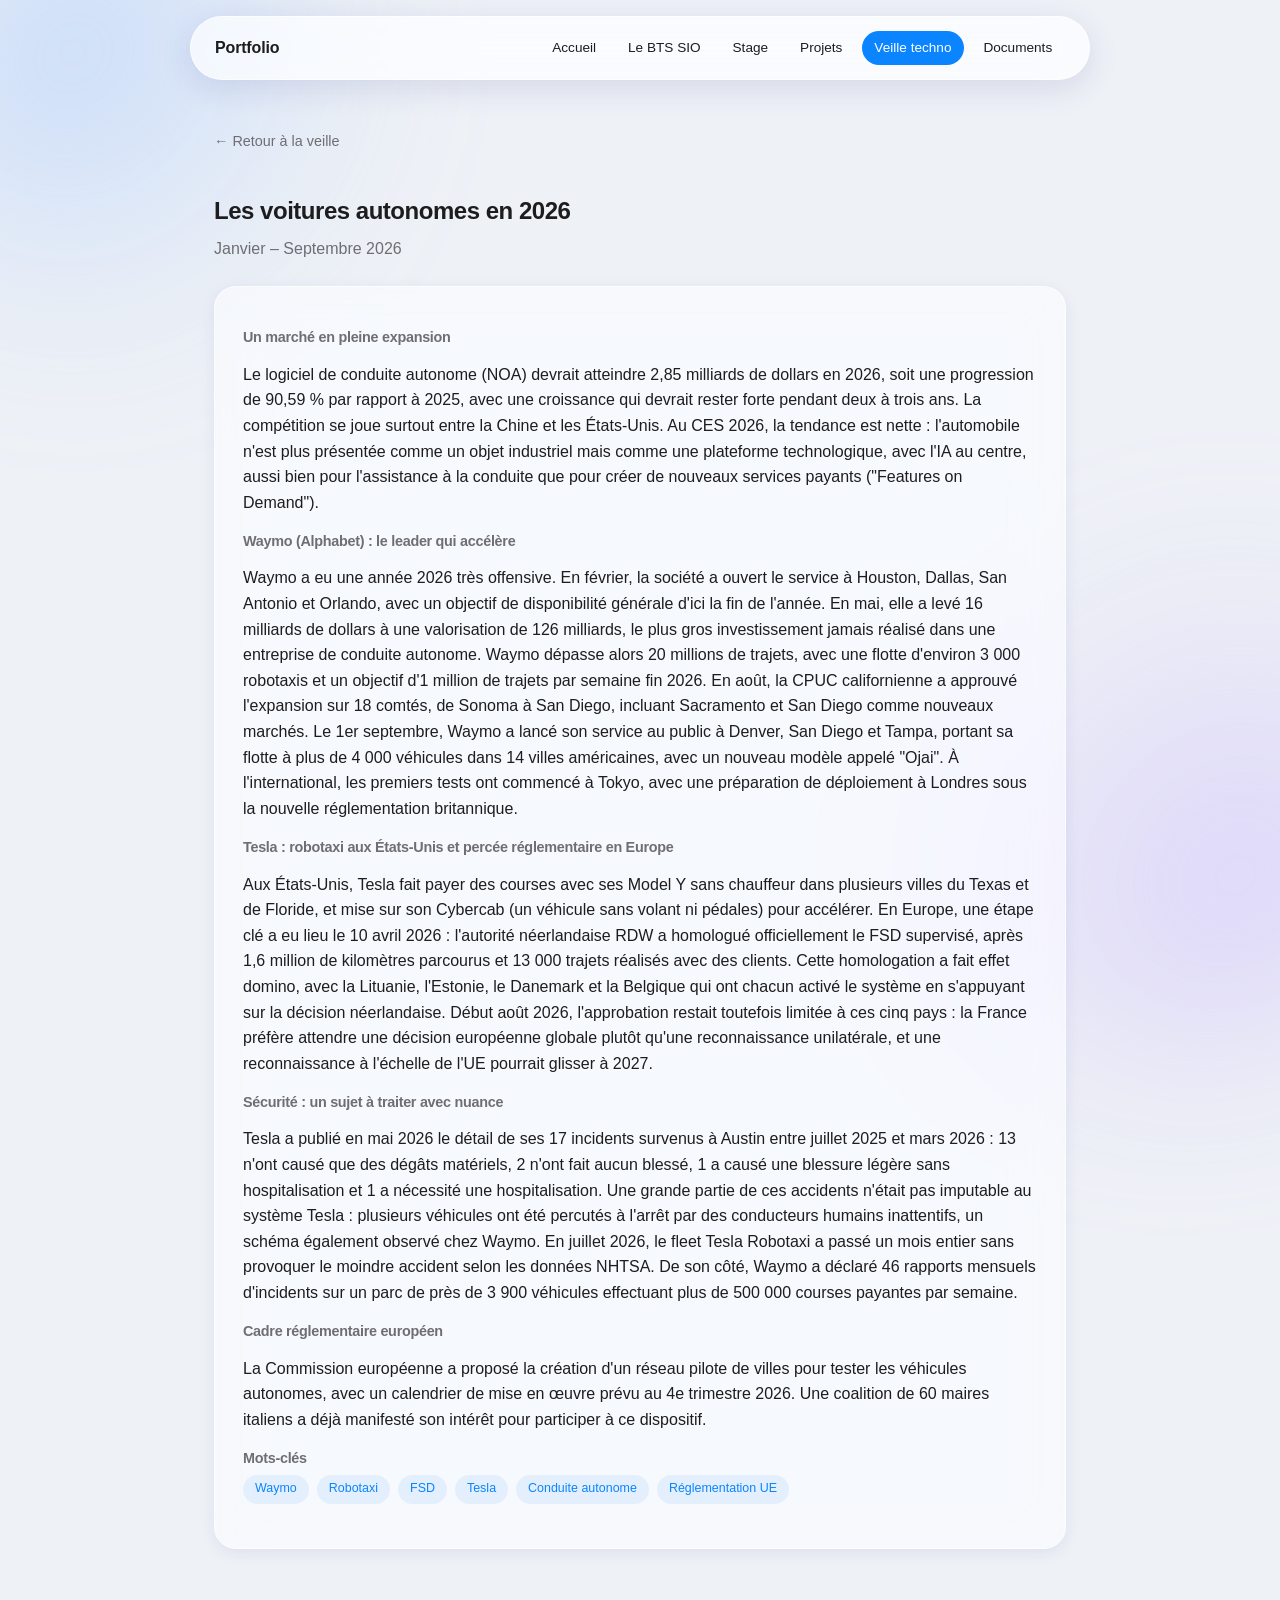
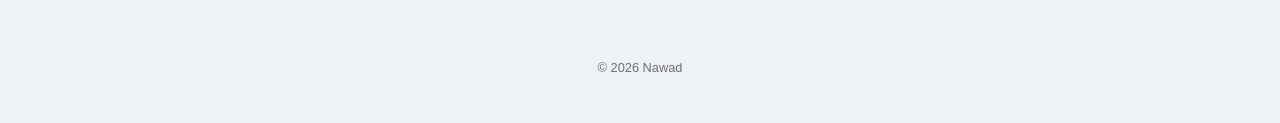
==== veille-detail-voitures-autonomes.html @ f08f5cf2 "Version HTML statique pour GitHub Pages" ====
<!DOCTYPE html>
<html lang="fr">
<head>
    <meta charset="UTF-8">
    <meta name="viewport" content="width=device-width, initial-scale=1.0">
    <title>Portfolio — Nawad</title>
    <link rel="stylesheet" href="css/veille-detail.css">
</head>
<body>

<header class="site-header">
    <span class="site-header__name">Portfolio</span>
    <nav class="site-header__nav">
        <a href="index.html" class="">Accueil</a>
        <a href="bts.html" class="">Le BTS SIO</a>
        <a href="stages.html" class="">Stage</a>
        <a href="projets.html" class="">Projets</a>
        <a href="veille.html" class="active">Veille techno</a>
        <a href="documents.html" class="">Documents</a>
    </nav>
</header>

<main><section class="page">
    <a href="veille.html" class="back-link">← Retour à la veille</a>

    <h1>Les voitures autonomes en 2026</h1>
    <p class="page-intro">Janvier – Septembre 2026</p>

    <div class="card">
                    <div class="card__block">
                <h3>Un marché en pleine expansion</h3>
                <p>Le logiciel de conduite autonome (NOA) devrait atteindre 2,85 milliards de dollars en 2026, soit une progression de 90,59 % par rapport à 2025, avec une croissance qui devrait rester forte pendant deux à trois ans. La compétition se joue surtout entre la Chine et les États-Unis. Au CES 2026, la tendance est nette : l&#039;automobile n&#039;est plus présentée comme un objet industriel mais comme une plateforme technologique, avec l&#039;IA au centre, aussi bien pour l&#039;assistance à la conduite que pour créer de nouveaux services payants (&quot;Features on Demand&quot;).</p>
            </div>
                    <div class="card__block">
                <h3>Waymo (Alphabet) : le leader qui accélère</h3>
                <p>Waymo a eu une année 2026 très offensive. En février, la société a ouvert le service à Houston, Dallas, San Antonio et Orlando, avec un objectif de disponibilité générale d&#039;ici la fin de l&#039;année. En mai, elle a levé 16 milliards de dollars à une valorisation de 126 milliards, le plus gros investissement jamais réalisé dans une entreprise de conduite autonome. Waymo dépasse alors 20 millions de trajets, avec une flotte d&#039;environ 3 000 robotaxis et un objectif d&#039;1 million de trajets par semaine fin 2026. En août, la CPUC californienne a approuvé l&#039;expansion sur 18 comtés, de Sonoma à San Diego, incluant Sacramento et San Diego comme nouveaux marchés. Le 1er septembre, Waymo a lancé son service au public à Denver, San Diego et Tampa, portant sa flotte à plus de 4 000 véhicules dans 14 villes américaines, avec un nouveau modèle appelé &quot;Ojai&quot;. À l&#039;international, les premiers tests ont commencé à Tokyo, avec une préparation de déploiement à Londres sous la nouvelle réglementation britannique.</p>
            </div>
                    <div class="card__block">
                <h3>Tesla : robotaxi aux États-Unis et percée réglementaire en Europe</h3>
                <p>Aux États-Unis, Tesla fait payer des courses avec ses Model Y sans chauffeur dans plusieurs villes du Texas et de Floride, et mise sur son Cybercab (un véhicule sans volant ni pédales) pour accélérer. En Europe, une étape clé a eu lieu le 10 avril 2026 : l&#039;autorité néerlandaise RDW a homologué officiellement le FSD supervisé, après 1,6 million de kilomètres parcourus et 13 000 trajets réalisés avec des clients. Cette homologation a fait effet domino, avec la Lituanie, l&#039;Estonie, le Danemark et la Belgique qui ont chacun activé le système en s&#039;appuyant sur la décision néerlandaise. Début août 2026, l&#039;approbation restait toutefois limitée à ces cinq pays : la France préfère attendre une décision européenne globale plutôt qu&#039;une reconnaissance unilatérale, et une reconnaissance à l&#039;échelle de l&#039;UE pourrait glisser à 2027.</p>
            </div>
                    <div class="card__block">
                <h3>Sécurité : un sujet à traiter avec nuance</h3>
                <p>Tesla a publié en mai 2026 le détail de ses 17 incidents survenus à Austin entre juillet 2025 et mars 2026 : 13 n&#039;ont causé que des dégâts matériels, 2 n&#039;ont fait aucun blessé, 1 a causé une blessure légère sans hospitalisation et 1 a nécessité une hospitalisation. Une grande partie de ces accidents n&#039;était pas imputable au système Tesla : plusieurs véhicules ont été percutés à l&#039;arrêt par des conducteurs humains inattentifs, un schéma également observé chez Waymo. En juillet 2026, le fleet Tesla Robotaxi a passé un mois entier sans provoquer le moindre accident selon les données NHTSA. De son côté, Waymo a déclaré 46 rapports mensuels d&#039;incidents sur un parc de près de 3 900 véhicules effectuant plus de 500 000 courses payantes par semaine.</p>
            </div>
                    <div class="card__block">
                <h3>Cadre réglementaire européen</h3>
                <p>La Commission européenne a proposé la création d&#039;un réseau pilote de villes pour tester les véhicules autonomes, avec un calendrier de mise en œuvre prévu au 4e trimestre 2026. Une coalition de 60 maires italiens a déjà manifesté son intérêt pour participer à ce dispositif.</p>
            </div>
        
                    <div class="card__block">
                <h3>Mots-clés</h3>
                <ul class="tag-list">
                                            <li>Waymo</li>
                                            <li>Robotaxi</li>
                                            <li>FSD</li>
                                            <li>Tesla</li>
                                            <li>Conduite autonome</li>
                                            <li>Réglementation UE</li>
                                    </ul>
            </div>
            </div>
</section></main>

<footer class="site-footer">
    <p>&copy; 2026 Nawad</p>
</footer>

</body>
</html>
---- css/veille-detail.css ----
:root {
  --color-bg: #eef1f6;
  --color-text: #1d1d1f;
  --color-muted: #6e6e73;
  --color-accent: #0a84ff;
  --color-border: rgba(255, 255, 255, 0.6);
  --glass-bg: rgba(255, 255, 255, 0.55);
  --glass-bg-strong: rgba(255, 255, 255, 0.72);
  --glass-blur: blur(24px) saturate(180%);
  --glass-shadow: 0 8px 32px rgba(31, 38, 135, 0.12);
  --glass-shadow-soft: 0 4px 16px rgba(31, 38, 135, 0.08);
  --font-body: -apple-system, BlinkMacSystemFont, "SF Pro Text", "Segoe UI", Roboto, sans-serif;
  --font-heading: -apple-system, BlinkMacSystemFont, "SF Pro Display", "Segoe UI", Roboto, sans-serif;
  --spacing: 1.5rem;
  --radius: 22px;
  --radius-sm: 14px;
}

* { box-sizing: border-box; }
html { scroll-behavior: smooth; }

body {
  margin: 0;
  min-height: 100vh;
  font-family: var(--font-body);
  color: var(--color-text);
  background: var(--color-bg);
  line-height: 1.6;
  position: relative;
  overflow-x: hidden;
}

body::before, body::after {
  content: "";
  position: fixed;
  border-radius: 50%;
  filter: blur(90px);
  z-index: -1;
  opacity: 0.55;
}

body::before {
  width: 480px; height: 480px;
  top: -120px; left: -100px;
  background: radial-gradient(circle at 30% 30%, #9dc4ff, transparent 70%);
}

body::after {
  width: 520px; height: 520px;
  bottom: -160px; right: -140px;
  background: radial-gradient(circle at 70% 70%, #c9b6ff, transparent 70%);
}

h1, h2, h3 {
  font-family: var(--font-heading);
  line-height: 1.15;
  font-weight: 600;
  letter-spacing: -0.02em;
}

a { color: var(--color-accent); text-decoration: none; }

.site-header {
  position: sticky;
  top: 1rem;
  z-index: 10;
  display: flex;
  justify-content: space-between;
  align-items: center;
  max-width: 900px;
  margin: 1rem auto 0;
  padding: 0.85rem 1.5rem;
  background: var(--glass-bg-strong);
  backdrop-filter: var(--glass-blur);
  -webkit-backdrop-filter: var(--glass-blur);
  border: 1px solid var(--color-border);
  border-radius: 999px;
  box-shadow: var(--glass-shadow);
}

.site-header__name { font-weight: 700; letter-spacing: -0.01em; }
.site-header__nav { display: flex; gap: 0.4rem; flex-wrap: wrap; }

.site-header__nav a {
  color: var(--color-text);
  font-size: 0.85rem;
  padding: 0.4rem 0.8rem;
  border-radius: 999px;
  transition: background 0.2s ease, color 0.2s ease;
}

.site-header__nav a:hover { background: rgba(10, 132, 255, 0.08); }
.site-header__nav a.active { background: var(--color-accent); color: #fff; }

.page {
  max-width: 900px;
  margin: 0 auto;
  padding: 3rem var(--spacing) 4rem;
}

.back-link {
  display: inline-block;
  margin-bottom: 1.5rem;
  font-size: 0.9rem;
  color: var(--color-muted);
}

.back-link:hover { color: var(--color-accent); }

.page-intro {
  color: var(--color-muted);
  margin-top: -0.5rem;
  margin-bottom: 1.5rem;
  max-width: 600px;
}

.card {
  background: var(--glass-bg);
  backdrop-filter: var(--glass-blur);
  -webkit-backdrop-filter: var(--glass-blur);
  border: 1px solid var(--color-border);
  border-radius: var(--radius);
  padding: 1.75rem;
  box-shadow: var(--glass-shadow-soft);
}

.card__block { margin-top: 1.1rem; }
.card__block:first-child { margin-top: 0; }
.card__block h3 { font-size: 0.9rem; color: var(--color-muted); margin-bottom: 0.4rem; font-weight: 600; }

.tag-list {
  list-style: none;
  display: flex;
  flex-wrap: wrap;
  gap: 0.5rem;
  padding: 0;
  margin-top: 0.5rem;
}

.tag-list li {
  font-size: 0.78rem;
  padding: 0.3rem 0.75rem;
  background: rgba(10, 132, 255, 0.08);
  border-radius: 999px;
  color: var(--color-accent);
}

.site-footer {
  text-align: center;
  padding: 2rem var(--spacing);
  color: var(--color-muted);
  font-size: 0.8rem;
}

@media (max-width: 640px) {
  .site-header { flex-direction: column; gap: 0.75rem; border-radius: var(--radius-sm); padding: 1rem; }
  .site-header__nav { justify-content: center; }
}
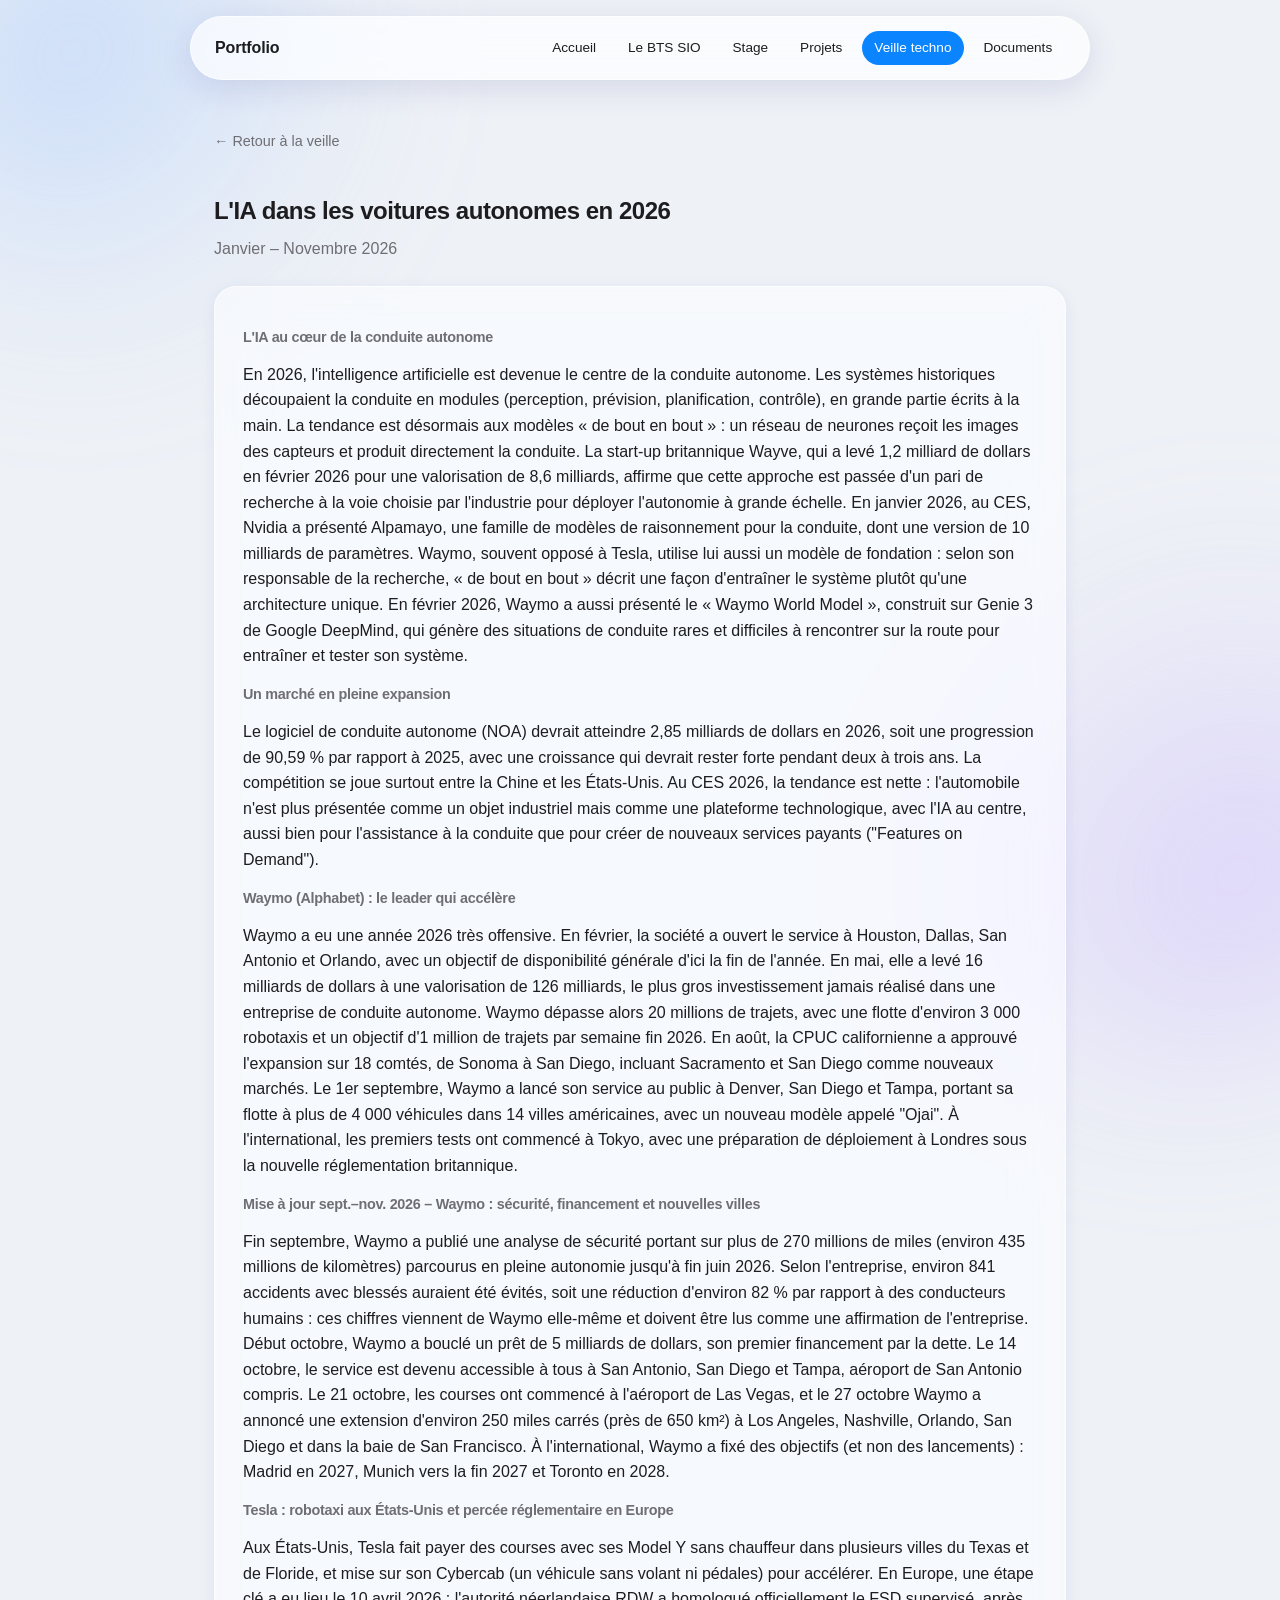
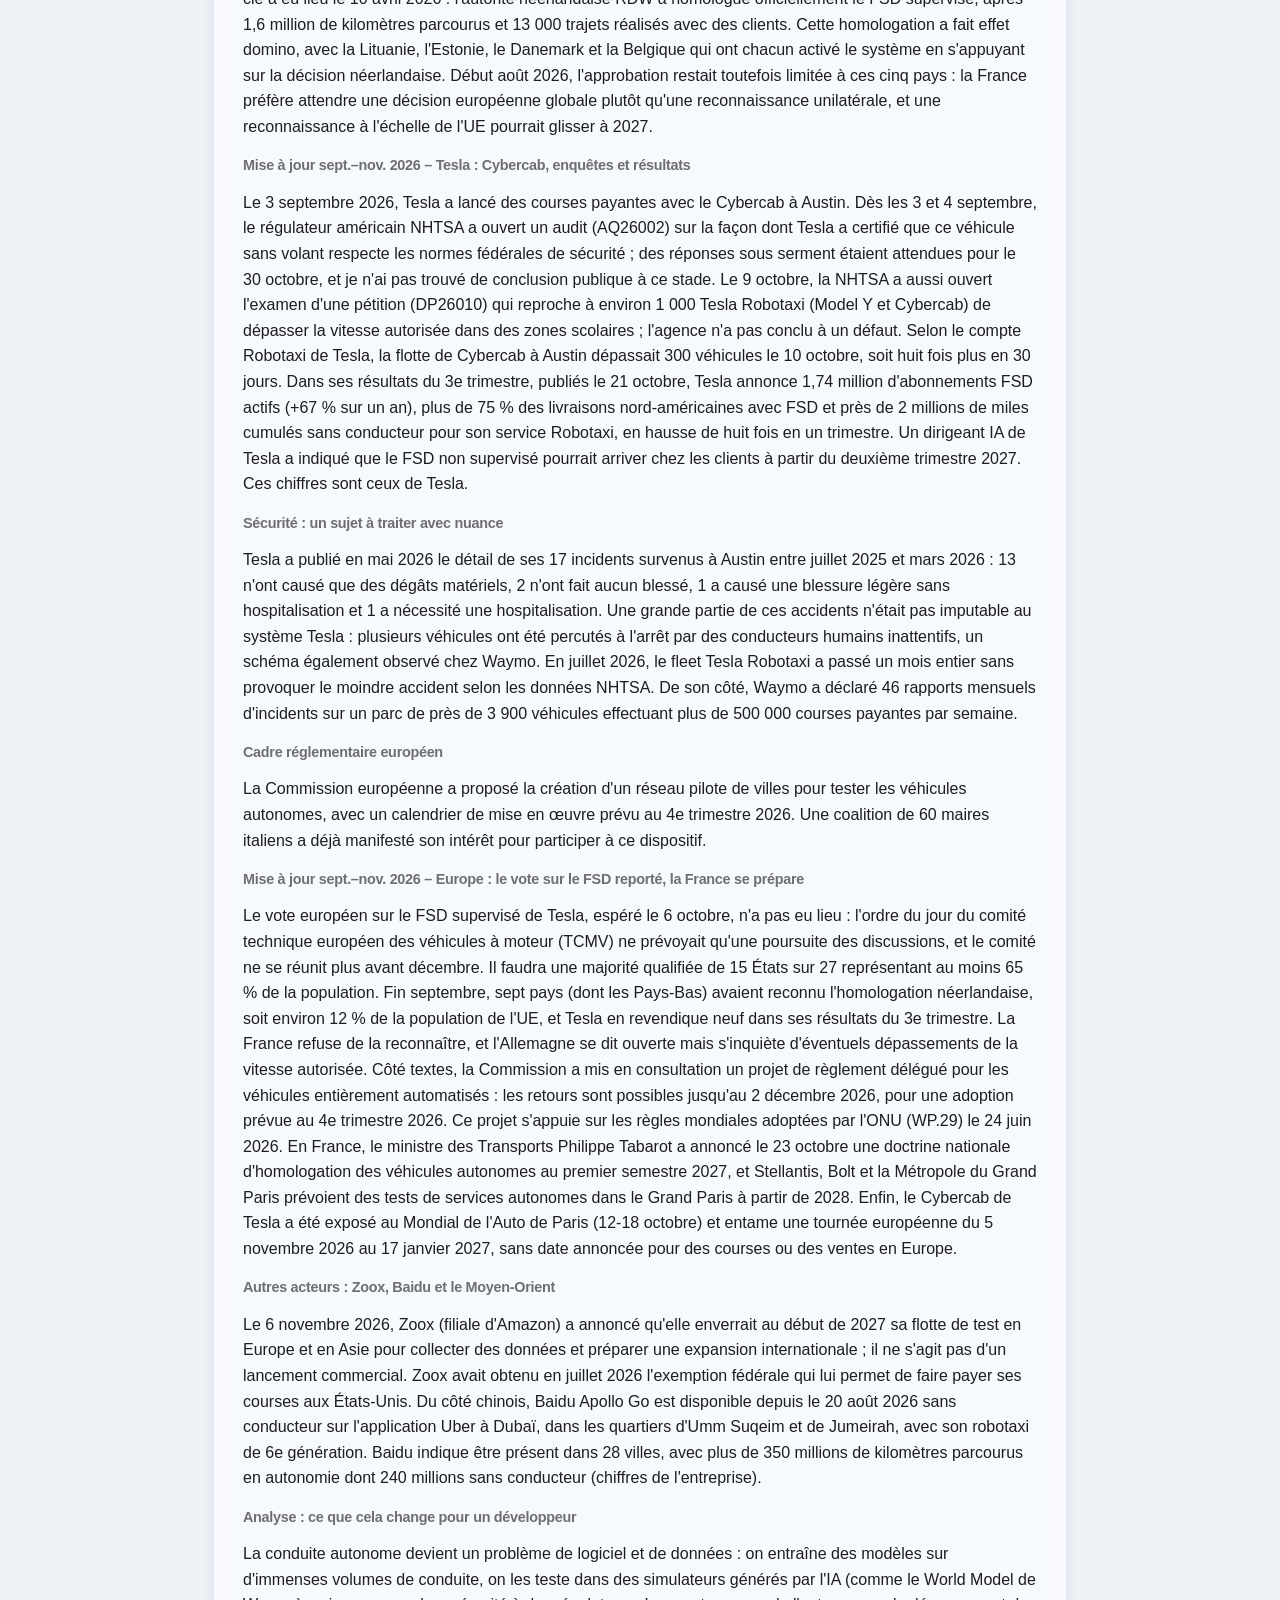
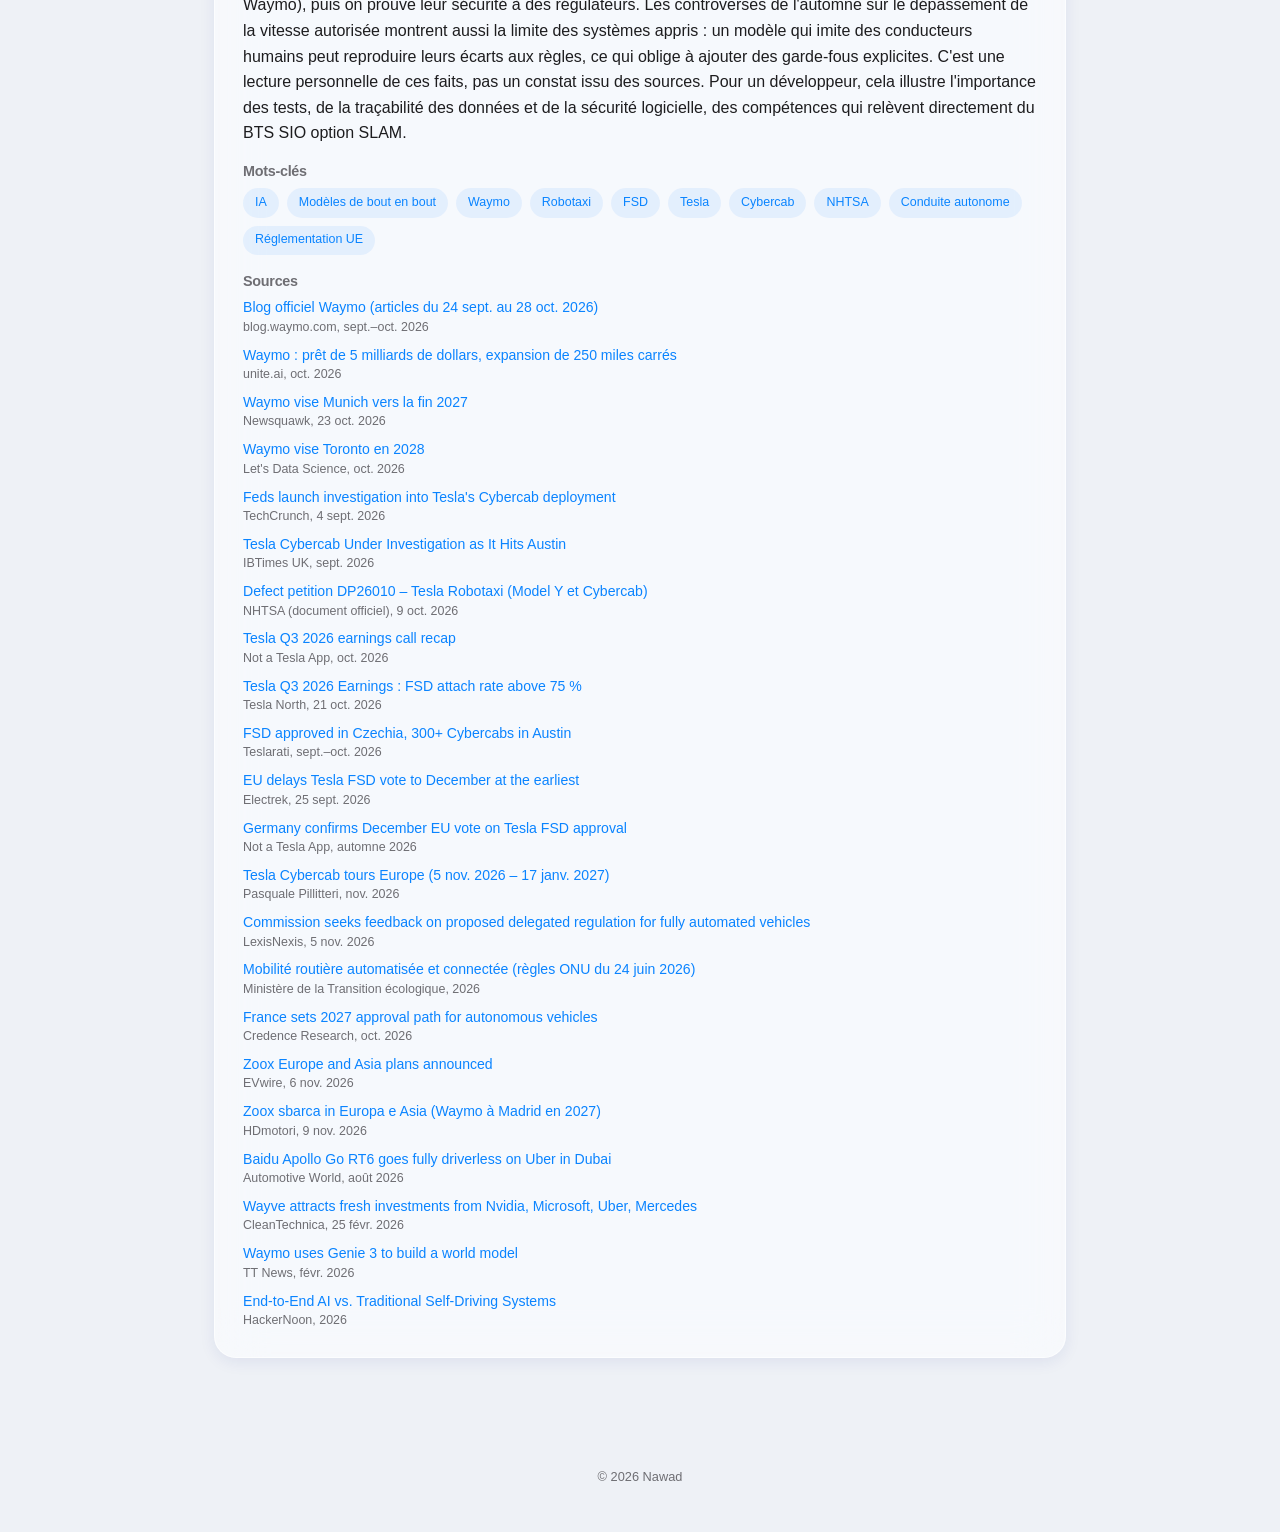
==== commit 5f373746: "Mise a jour veille IA et voitures autonomes" ====
--- a/veille-detail-voitures-autonomes.html
+++ b/veille-detail-voitures-autonomes.html
@@ -23,10 +23,14 @@
 <main><section class="page">
     <a href="veille.html" class="back-link">← Retour à la veille</a>
 
-    <h1>Les voitures autonomes en 2026</h1>
-    <p class="page-intro">Janvier – Septembre 2026</p>
+    <h1>L&#039;IA dans les voitures autonomes en 2026</h1>
+    <p class="page-intro">Janvier – Novembre 2026</p>
 
     <div class="card">
+                    <div class="card__block">
+                <h3>L&#039;IA au cœur de la conduite autonome</h3>
+                <p>En 2026, l&#039;intelligence artificielle est devenue le centre de la conduite autonome. Les systèmes historiques découpaient la conduite en modules (perception, prévision, planification, contrôle), en grande partie écrits à la main. La tendance est désormais aux modèles « de bout en bout » : un réseau de neurones reçoit les images des capteurs et produit directement la conduite. La start-up britannique Wayve, qui a levé 1,2 milliard de dollars en février 2026 pour une valorisation de 8,6 milliards, affirme que cette approche est passée d&#039;un pari de recherche à la voie choisie par l&#039;industrie pour déployer l&#039;autonomie à grande échelle. En janvier 2026, au CES, Nvidia a présenté Alpamayo, une famille de modèles de raisonnement pour la conduite, dont une version de 10 milliards de paramètres. Waymo, souvent opposé à Tesla, utilise lui aussi un modèle de fondation : selon son responsable de la recherche, « de bout en bout » décrit une façon d&#039;entraîner le système plutôt qu&#039;une architecture unique. En février 2026, Waymo a aussi présenté le « Waymo World Model », construit sur Genie 3 de Google DeepMind, qui génère des situations de conduite rares et difficiles à rencontrer sur la route pour entraîner et tester son système.</p>
+            </div>
                     <div class="card__block">
                 <h3>Un marché en pleine expansion</h3>
                 <p>Le logiciel de conduite autonome (NOA) devrait atteindre 2,85 milliards de dollars en 2026, soit une progression de 90,59 % par rapport à 2025, avec une croissance qui devrait rester forte pendant deux à trois ans. La compétition se joue surtout entre la Chine et les États-Unis. Au CES 2026, la tendance est nette : l&#039;automobile n&#039;est plus présentée comme un objet industriel mais comme une plateforme technologique, avec l&#039;IA au centre, aussi bien pour l&#039;assistance à la conduite que pour créer de nouveaux services payants (&quot;Features on Demand&quot;).</p>
@@ -36,8 +40,16 @@
                 <p>Waymo a eu une année 2026 très offensive. En février, la société a ouvert le service à Houston, Dallas, San Antonio et Orlando, avec un objectif de disponibilité générale d&#039;ici la fin de l&#039;année. En mai, elle a levé 16 milliards de dollars à une valorisation de 126 milliards, le plus gros investissement jamais réalisé dans une entreprise de conduite autonome. Waymo dépasse alors 20 millions de trajets, avec une flotte d&#039;environ 3 000 robotaxis et un objectif d&#039;1 million de trajets par semaine fin 2026. En août, la CPUC californienne a approuvé l&#039;expansion sur 18 comtés, de Sonoma à San Diego, incluant Sacramento et San Diego comme nouveaux marchés. Le 1er septembre, Waymo a lancé son service au public à Denver, San Diego et Tampa, portant sa flotte à plus de 4 000 véhicules dans 14 villes américaines, avec un nouveau modèle appelé &quot;Ojai&quot;. À l&#039;international, les premiers tests ont commencé à Tokyo, avec une préparation de déploiement à Londres sous la nouvelle réglementation britannique.</p>
             </div>
                     <div class="card__block">
+                <h3>Mise à jour sept.–nov. 2026 – Waymo : sécurité, financement et nouvelles villes</h3>
+                <p>Fin septembre, Waymo a publié une analyse de sécurité portant sur plus de 270 millions de miles (environ 435 millions de kilomètres) parcourus en pleine autonomie jusqu&#039;à fin juin 2026. Selon l&#039;entreprise, environ 841 accidents avec blessés auraient été évités, soit une réduction d&#039;environ 82 % par rapport à des conducteurs humains : ces chiffres viennent de Waymo elle-même et doivent être lus comme une affirmation de l&#039;entreprise. Début octobre, Waymo a bouclé un prêt de 5 milliards de dollars, son premier financement par la dette. Le 14 octobre, le service est devenu accessible à tous à San Antonio, San Diego et Tampa, aéroport de San Antonio compris. Le 21 octobre, les courses ont commencé à l&#039;aéroport de Las Vegas, et le 27 octobre Waymo a annoncé une extension d&#039;environ 250 miles carrés (près de 650 km²) à Los Angeles, Nashville, Orlando, San Diego et dans la baie de San Francisco. À l&#039;international, Waymo a fixé des objectifs (et non des lancements) : Madrid en 2027, Munich vers la fin 2027 et Toronto en 2028.</p>
+            </div>
+                    <div class="card__block">
                 <h3>Tesla : robotaxi aux États-Unis et percée réglementaire en Europe</h3>
                 <p>Aux États-Unis, Tesla fait payer des courses avec ses Model Y sans chauffeur dans plusieurs villes du Texas et de Floride, et mise sur son Cybercab (un véhicule sans volant ni pédales) pour accélérer. En Europe, une étape clé a eu lieu le 10 avril 2026 : l&#039;autorité néerlandaise RDW a homologué officiellement le FSD supervisé, après 1,6 million de kilomètres parcourus et 13 000 trajets réalisés avec des clients. Cette homologation a fait effet domino, avec la Lituanie, l&#039;Estonie, le Danemark et la Belgique qui ont chacun activé le système en s&#039;appuyant sur la décision néerlandaise. Début août 2026, l&#039;approbation restait toutefois limitée à ces cinq pays : la France préfère attendre une décision européenne globale plutôt qu&#039;une reconnaissance unilatérale, et une reconnaissance à l&#039;échelle de l&#039;UE pourrait glisser à 2027.</p>
+            </div>
+                    <div class="card__block">
+                <h3>Mise à jour sept.–nov. 2026 – Tesla : Cybercab, enquêtes et résultats</h3>
+                <p>Le 3 septembre 2026, Tesla a lancé des courses payantes avec le Cybercab à Austin. Dès les 3 et 4 septembre, le régulateur américain NHTSA a ouvert un audit (AQ26002) sur la façon dont Tesla a certifié que ce véhicule sans volant respecte les normes fédérales de sécurité ; des réponses sous serment étaient attendues pour le 30 octobre, et je n&#039;ai pas trouvé de conclusion publique à ce stade. Le 9 octobre, la NHTSA a aussi ouvert l&#039;examen d&#039;une pétition (DP26010) qui reproche à environ 1 000 Tesla Robotaxi (Model Y et Cybercab) de dépasser la vitesse autorisée dans des zones scolaires ; l&#039;agence n&#039;a pas conclu à un défaut. Selon le compte Robotaxi de Tesla, la flotte de Cybercab à Austin dépassait 300 véhicules le 10 octobre, soit huit fois plus en 30 jours. Dans ses résultats du 3e trimestre, publiés le 21 octobre, Tesla annonce 1,74 million d&#039;abonnements FSD actifs (+67 % sur un an), plus de 75 % des livraisons nord-américaines avec FSD et près de 2 millions de miles cumulés sans conducteur pour son service Robotaxi, en hausse de huit fois en un trimestre. Un dirigeant IA de Tesla a indiqué que le FSD non supervisé pourrait arriver chez les clients à partir du deuxième trimestre 2027. Ces chiffres sont ceux de Tesla.</p>
             </div>
                     <div class="card__block">
                 <h3>Sécurité : un sujet à traiter avec nuance</h3>
@@ -47,20 +59,131 @@
                 <h3>Cadre réglementaire européen</h3>
                 <p>La Commission européenne a proposé la création d&#039;un réseau pilote de villes pour tester les véhicules autonomes, avec un calendrier de mise en œuvre prévu au 4e trimestre 2026. Une coalition de 60 maires italiens a déjà manifesté son intérêt pour participer à ce dispositif.</p>
             </div>
+                    <div class="card__block">
+                <h3>Mise à jour sept.–nov. 2026 – Europe : le vote sur le FSD reporté, la France se prépare</h3>
+                <p>Le vote européen sur le FSD supervisé de Tesla, espéré le 6 octobre, n&#039;a pas eu lieu : l&#039;ordre du jour du comité technique européen des véhicules à moteur (TCMV) ne prévoyait qu&#039;une poursuite des discussions, et le comité ne se réunit plus avant décembre. Il faudra une majorité qualifiée de 15 États sur 27 représentant au moins 65 % de la population. Fin septembre, sept pays (dont les Pays-Bas) avaient reconnu l&#039;homologation néerlandaise, soit environ 12 % de la population de l&#039;UE, et Tesla en revendique neuf dans ses résultats du 3e trimestre. La France refuse de la reconnaître, et l&#039;Allemagne se dit ouverte mais s&#039;inquiète d&#039;éventuels dépassements de la vitesse autorisée. Côté textes, la Commission a mis en consultation un projet de règlement délégué pour les véhicules entièrement automatisés : les retours sont possibles jusqu&#039;au 2 décembre 2026, pour une adoption prévue au 4e trimestre 2026. Ce projet s&#039;appuie sur les règles mondiales adoptées par l&#039;ONU (WP.29) le 24 juin 2026. En France, le ministre des Transports Philippe Tabarot a annoncé le 23 octobre une doctrine nationale d&#039;homologation des véhicules autonomes au premier semestre 2027, et Stellantis, Bolt et la Métropole du Grand Paris prévoient des tests de services autonomes dans le Grand Paris à partir de 2028. Enfin, le Cybercab de Tesla a été exposé au Mondial de l&#039;Auto de Paris (12-18 octobre) et entame une tournée européenne du 5 novembre 2026 au 17 janvier 2027, sans date annoncée pour des courses ou des ventes en Europe.</p>
+            </div>
+                    <div class="card__block">
+                <h3>Autres acteurs : Zoox, Baidu et le Moyen-Orient</h3>
+                <p>Le 6 novembre 2026, Zoox (filiale d&#039;Amazon) a annoncé qu&#039;elle enverrait au début de 2027 sa flotte de test en Europe et en Asie pour collecter des données et préparer une expansion internationale ; il ne s&#039;agit pas d&#039;un lancement commercial. Zoox avait obtenu en juillet 2026 l&#039;exemption fédérale qui lui permet de faire payer ses courses aux États-Unis. Du côté chinois, Baidu Apollo Go est disponible depuis le 20 août 2026 sans conducteur sur l&#039;application Uber à Dubaï, dans les quartiers d&#039;Umm Suqeim et de Jumeirah, avec son robotaxi de 6e génération. Baidu indique être présent dans 28 villes, avec plus de 350 millions de kilomètres parcourus en autonomie dont 240 millions sans conducteur (chiffres de l&#039;entreprise).</p>
+            </div>
+                    <div class="card__block">
+                <h3>Analyse : ce que cela change pour un développeur</h3>
+                <p>La conduite autonome devient un problème de logiciel et de données : on entraîne des modèles sur d&#039;immenses volumes de conduite, on les teste dans des simulateurs générés par l&#039;IA (comme le World Model de Waymo), puis on prouve leur sécurité à des régulateurs. Les controverses de l&#039;automne sur le dépassement de la vitesse autorisée montrent aussi la limite des systèmes appris : un modèle qui imite des conducteurs humains peut reproduire leurs écarts aux règles, ce qui oblige à ajouter des garde-fous explicites. C&#039;est une lecture personnelle de ces faits, pas un constat issu des sources. Pour un développeur, cela illustre l&#039;importance des tests, de la traçabilité des données et de la sécurité logicielle, des compétences qui relèvent directement du BTS SIO option SLAM.</p>
+            </div>
         
                     <div class="card__block">
                 <h3>Mots-clés</h3>
                 <ul class="tag-list">
+                                            <li>IA</li>
+                                            <li>Modèles de bout en bout</li>
                                             <li>Waymo</li>
                                             <li>Robotaxi</li>
                                             <li>FSD</li>
                                             <li>Tesla</li>
+                                            <li>Cybercab</li>
+                                            <li>NHTSA</li>
                                             <li>Conduite autonome</li>
                                             <li>Réglementation UE</li>
                                     </ul>
             </div>
+        
+                    <div class="card__block">
+                <h3>Sources</h3>
+                <ul class="source-list">
+                                            <li>
+                            <a href="https://blog.waymo.com/blog" target="_blank" rel="noreferrer">Blog officiel Waymo (articles du 24 sept. au 28 oct. 2026)</a>
+                            <span class="source-list__meta">blog.waymo.com, sept.–oct. 2026</span>
+                        </li>
+                                            <li>
+                            <a href="https://www.unite.ai/?p=495579" target="_blank" rel="noreferrer">Waymo : prêt de 5 milliards de dollars, expansion de 250 miles carrés</a>
+                            <span class="source-list__meta">unite.ai, oct. 2026</span>
+                        </li>
+                                            <li>
+                            <a href="https://www.newsquawk.com/headlines/googles-googl-waymo-aims-to-open-commercial-ride-hailing-in-munich-germany-to-the-public-towards-the-end-of-2027" target="_blank" rel="noreferrer">Waymo vise Munich vers la fin 2027</a>
+                            <span class="source-list__meta">Newsquawk, 23 oct. 2026</span>
+                        </li>
+                                            <li>
+                            <a href="https://letsdatascience.com/news/waymo-targets-toronto-robotaxi-launch-in-2028-aa1e0d89" target="_blank" rel="noreferrer">Waymo vise Toronto en 2028</a>
+                            <span class="source-list__meta">Let&#039;s Data Science, oct. 2026</span>
+                        </li>
+                                            <li>
+                            <a href="https://techcrunch.com/2026/09/04/feds-launch-investigation-into-teslas-cybercab-deployment/" target="_blank" rel="noreferrer">Feds launch investigation into Tesla&#039;s Cybercab deployment</a>
+                            <span class="source-list__meta">TechCrunch, 4 sept. 2026</span>
+                        </li>
+                                            <li>
+                            <a href="https://www.ibtimes.co.uk/tesla-cybercab-federal-scrutiny-safety-compliance-1818144" target="_blank" rel="noreferrer">Tesla Cybercab Under Investigation as It Hits Austin</a>
+                            <span class="source-list__meta">IBTimes UK, sept. 2026</span>
+                        </li>
+                                            <li>
+                            <a href="https://static.nhtsa.gov/odi/inv/2026/INOA-DP26010-19159.pdf" target="_blank" rel="noreferrer">Defect petition DP26010 – Tesla Robotaxi (Model Y et Cybercab)</a>
+                            <span class="source-list__meta">NHTSA (document officiel), 9 oct. 2026</span>
+                        </li>
+                                            <li>
+                            <a href="https://notateslaapp.com/news/4867/tesla-q3-2026-earnings-call-recap-everything-you-need-to-know" target="_blank" rel="noreferrer">Tesla Q3 2026 earnings call recap</a>
+                            <span class="source-list__meta">Not a Tesla App, oct. 2026</span>
+                        </li>
+                                            <li>
+                            <a href="https://teslanorth.com/2026/10/21/tesla-q3-2026-earnings/" target="_blank" rel="noreferrer">Tesla Q3 2026 Earnings : FSD attach rate above 75 %</a>
+                            <span class="source-list__meta">Tesla North, 21 oct. 2026</span>
+                        </li>
+                                            <li>
+                            <a href="https://www.teslarati.com/tesla-full-self-driving-expands-another-european-country-czechia/" target="_blank" rel="noreferrer">FSD approved in Czechia, 300+ Cybercabs in Austin</a>
+                            <span class="source-list__meta">Teslarati, sept.–oct. 2026</span>
+                        </li>
+                                            <li>
+                            <a href="https://electrek.co/2026/09/25/eu-delays-tesla-fsd-vote-december-tcmv-agenda/" target="_blank" rel="noreferrer">EU delays Tesla FSD vote to December at the earliest</a>
+                            <span class="source-list__meta">Electrek, 25 sept. 2026</span>
+                        </li>
+                                            <li>
+                            <a href="https://www.notateslaapp.com/news/4749/germany-says-it-is-open-to-tesla-fsd-approval-confirms-eu-wide-vote-in-december" target="_blank" rel="noreferrer">Germany confirms December EU vote on Tesla FSD approval</a>
+                            <span class="source-list__meta">Not a Tesla App, automne 2026</span>
+                        </li>
+                                            <li>
+                            <a href="https://pasqualepillitteri.it/en/news/32698/tesla-cybercab-europe-tour-dates-uk" target="_blank" rel="noreferrer">Tesla Cybercab tours Europe (5 nov. 2026 – 17 janv. 2027)</a>
+                            <span class="source-list__meta">Pasquale Pillitteri, nov. 2026</span>
+                        </li>
+                                            <li>
+                            <a href="https://www.lexisnexis.co.uk/legal/news/commission-seeks-feedback-on-proposed-delegated-regulation-for-fully-automated-vehicles" target="_blank" rel="noreferrer">Commission seeks feedback on proposed delegated regulation for fully automated vehicles</a>
+                            <span class="source-list__meta">LexisNexis, 5 nov. 2026</span>
+                        </li>
+                                            <li>
+                            <a href="https://www.ecologie.gouv.fr/mobilite-routiere-automatisee-et-connectee" target="_blank" rel="noreferrer">Mobilité routière automatisée et connectée (règles ONU du 24 juin 2026)</a>
+                            <span class="source-list__meta">Ministère de la Transition écologique, 2026</span>
+                        </li>
+                                            <li>
+                            <a href="https://www.credenceresearch.com/news/france-autonomous-vehicle-approval-2027-stellantis-bolt-wayve-paris-pilots-2028" target="_blank" rel="noreferrer">France sets 2027 approval path for autonomous vehicles</a>
+                            <span class="source-list__meta">Credence Research, oct. 2026</span>
+                        </li>
+                                            <li>
+                            <a href="https://evwire.com/p/zoox-robotaxi-testing-europe-asia-ceo-wsj-interview-video" target="_blank" rel="noreferrer">Zoox Europe and Asia plans announced</a>
+                            <span class="source-list__meta">EVwire, 6 nov. 2026</span>
+                        </li>
+                                            <li>
+                            <a href="https://www.hdmotori.it/zoox-europa-asia-2027-test-robotaxi-amazon/" target="_blank" rel="noreferrer">Zoox sbarca in Europa e Asia (Waymo à Madrid en 2027)</a>
+                            <span class="source-list__meta">HDmotori, 9 nov. 2026</span>
+                        </li>
+                                            <li>
+                            <a href="https://www.automotiveworld.com/news/baidu-apollo-go-rt6-goes-fully-driverless-on-uber-in-dubai/" target="_blank" rel="noreferrer">Baidu Apollo Go RT6 goes fully driverless on Uber in Dubai</a>
+                            <span class="source-list__meta">Automotive World, août 2026</span>
+                        </li>
+                                            <li>
+                            <a href="https://cleantechnica.com/2026/02/25/wayve-attracts-fresh-investments-from-nvidia-microsoft-uber-mercedes/" target="_blank" rel="noreferrer">Wayve attracts fresh investments from Nvidia, Microsoft, Uber, Mercedes</a>
+                            <span class="source-list__meta">CleanTechnica, 25 févr. 2026</span>
+                        </li>
+                                            <li>
+                            <a href="https://www.ttnews.com/articles/waymo-genie-3-robotaxi" target="_blank" rel="noreferrer">Waymo uses Genie 3 to build a world model</a>
+                            <span class="source-list__meta">TT News, févr. 2026</span>
+                        </li>
+                                            <li>
+                            <a href="https://hackernoon.com/end-to-end-ai-vs-traditional-self-driving-systems" target="_blank" rel="noreferrer">End-to-End AI vs. Traditional Self-Driving Systems</a>
+                            <span class="source-list__meta">HackerNoon, 2026</span>
+                        </li>
+                                    </ul>
             </div>
-</section></main>
+            </div>
+</section>
+</main>
 
 <footer class="site-footer">
     <p>&copy; 2026 Nawad</p>
--- a/css/veille-detail.css
+++ b/css/veille-detail.css
@@ -155,4 +155,22 @@
 @media (max-width: 640px) {
   .site-header { flex-direction: column; gap: 0.75rem; border-radius: var(--radius-sm); padding: 1rem; }
   .site-header__nav { justify-content: center; }
-}+}
+.source-list {
+  list-style: none;
+  padding: 0;
+  margin: 0.5rem 0 0;
+  display: grid;
+  gap: 0.55rem;
+}
+
+.source-list li {
+  font-size: 0.88rem;
+  line-height: 1.45;
+}
+
+.source-list__meta {
+  display: block;
+  color: var(--color-muted);
+  font-size: 0.78rem;
+}
